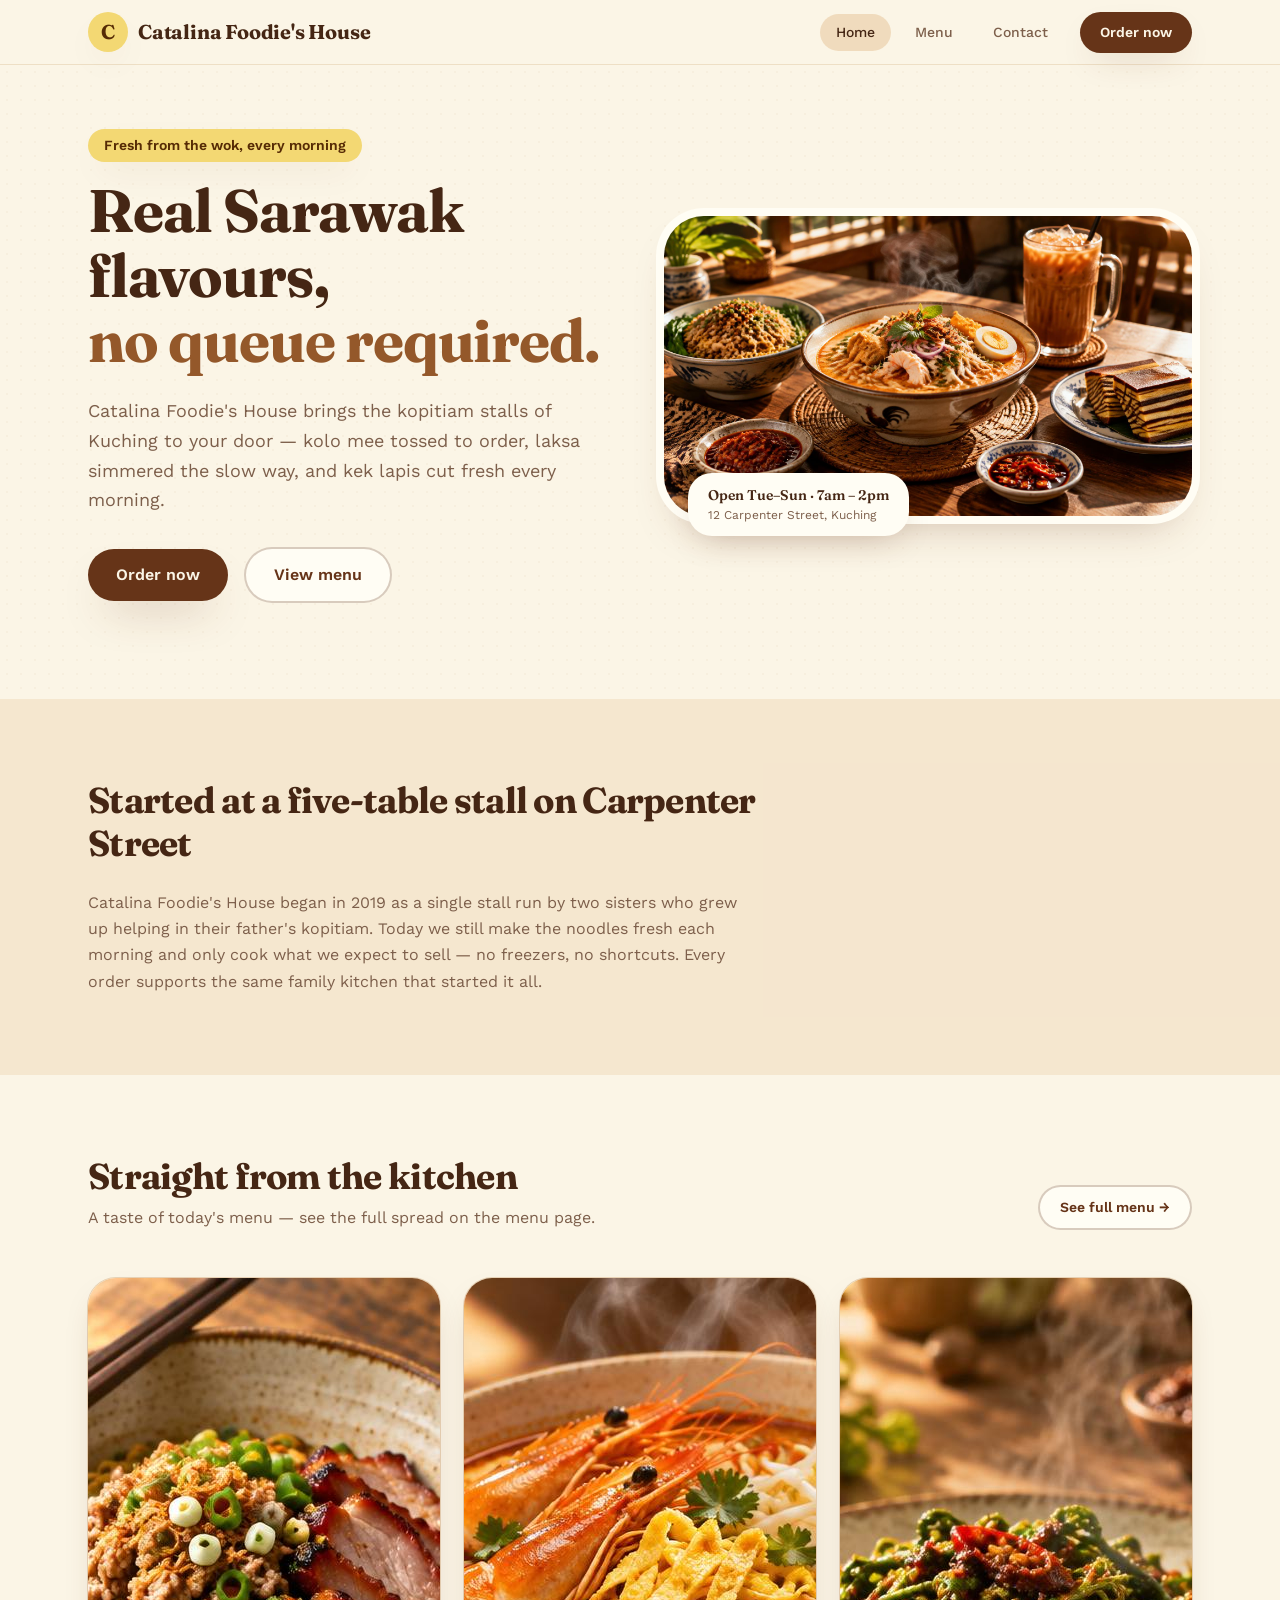
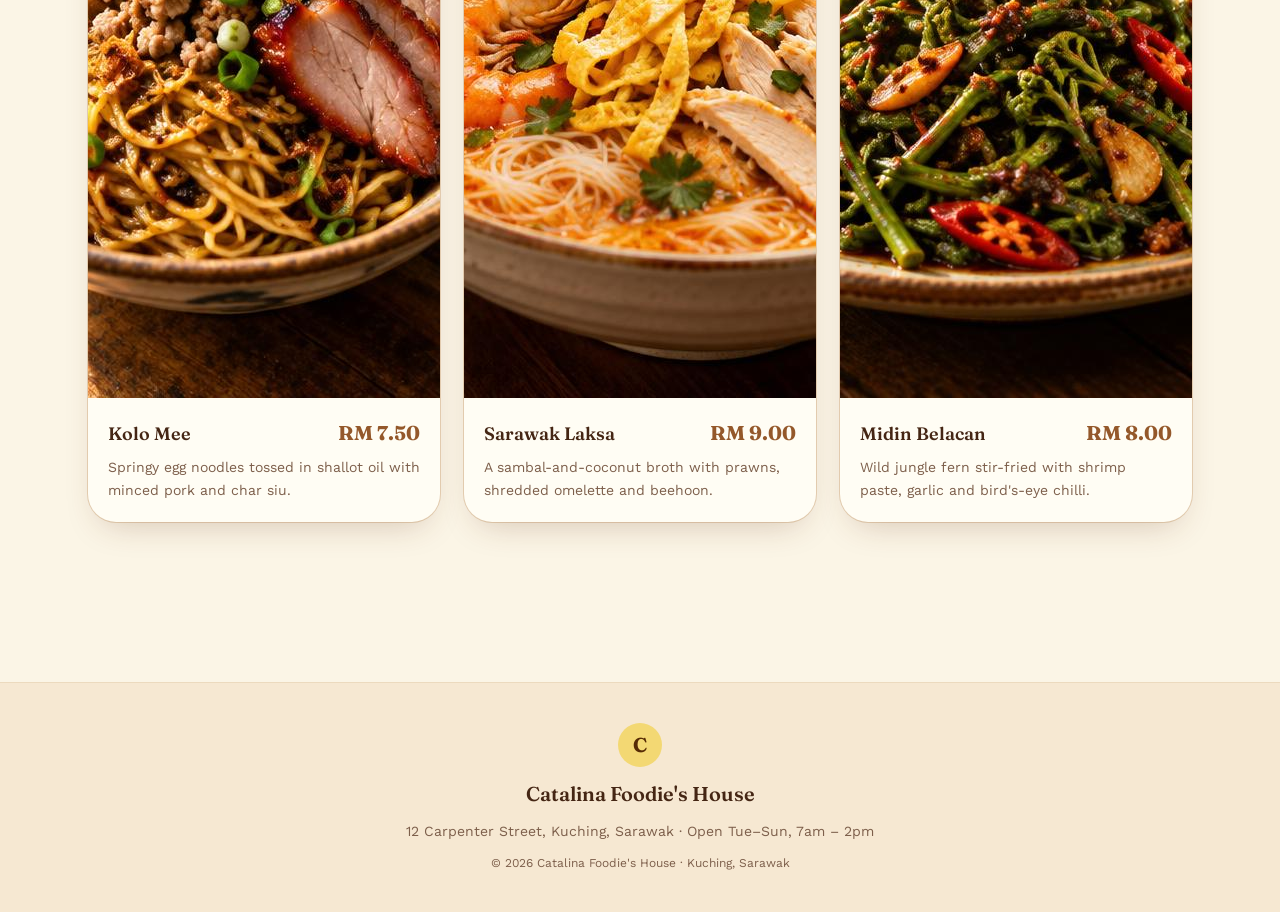
==== index.html @ c88fb14b "refactor: remove contact, index, and menu routes along with server and style files - Deleted contact" ====
<!doctype html>
<html lang="en">
<head>
  <meta charset="utf-8">
  <meta name="viewport" content="width=device-width, initial-scale=1">
  <title>Catalina Foodie's House — Sarawak comfort food in Kuching</title>
  <meta name="description" content="Kolo mee tossed to order, laksa simmered the slow way, kek lapis cut fresh every morning. Browse today's menu and order from our family kitchen.">
  <meta name="author" content="Catalina Foodie's House">
  <meta property="og:title" content="Catalina Foodie's House — Real Sarawak flavours, no queue required">
  <meta property="og:description" content="Kolo mee tossed to order, laksa simmered the slow way, kek lapis cut fresh every morning. Order from our family kitchen in Kuching.">
  <meta property="og:type" content="website">
  <meta name="twitter:card" content="summary_large_image">
  <link rel="icon" href="favicon.ico" type="image/x-icon">

  <link rel="preconnect" href="https://fonts.googleapis.com">
  <link rel="preconnect" href="https://fonts.gstatic.com" crossorigin>
  <link rel="stylesheet" href="https://fonts.googleapis.com/css2?family=Fraunces:opsz,wght@9..144,500;9..144,600;9..144,700;9..144,900&family=Work+Sans:wght@400;500;600;700&display=swap">
  <link rel="stylesheet" href="https://cdn.jsdelivr.net/npm/bootstrap@5.3.3/dist/css/bootstrap.min.css">
  <link rel="stylesheet" href="css/style.css">
</head>
<body>
  <header class="site-header">
    <div class="site-container">
      <a href="index.html" class="brand">
        <span class="brand-mark">C</span>
        <span class="brand-name">Catalina Foodie's House</span>
      </a>
      <nav class="site-nav" aria-label="Main">
        <a href="index.html" class="nav-pill active" aria-current="page">Home</a>
        <a href="menu.html" class="nav-pill">Menu</a>
        <a href="contact.html" class="nav-pill d-none d-sm-block">Contact</a>
        <a href="menu.html" class="btn-brand">Order now</a>
      </nav>
    </div>
  </header>

  <main>
    <!-- Hero -->
    <section class="hero grain">
      <div class="site-container">
        <div class="row g-5 align-items-center">
          <div class="col-lg-6">
            <p class="badge-butter mb-3">Fresh from the wok, every morning</p>
            <h1 class="hero-title">
              Real Sarawak flavours,<br>
              <span class="text-crust">no queue required.</span>
            </h1>
            <p class="lead-brand mt-4 mb-0" style="max-width: 32rem;">
              Catalina Foodie's House brings the kopitiam stalls of Kuching to
              your door — kolo mee tossed to order, laksa simmered the slow way,
              and kek lapis cut fresh every morning.
            </p>
            <div class="d-flex flex-wrap align-items-center gap-3 mt-4 pt-2">
              <a href="menu.html" class="btn-brand btn-lg-brand btn-lift">Order now</a>
              <a href="menu.html" class="btn-brand-outline btn-lg-brand">View menu</a>
            </div>
          </div>
          <div class="col-lg-6">
            <div class="position-relative">
              <div class="hero-image">
                <img src="images/hero-table.jpg" width="1920" height="1080"
                  alt="A wooden kopitiam table with bowls of laksa and kolo mee, kek lapis slices and iced teh C peng">
              </div>
              <div class="hero-hours d-none d-sm-block">
                <p class="font-display small fw-semibold mb-0">Open Tue–Sun · 7am – 2pm</p>
                <p class="text-muted-brand mb-0" style="font-size: 0.75rem;">12 Carpenter Street, Kuching</p>
              </div>
            </div>
          </div>
        </div>
      </div>
    </section>

    <!-- Story -->
    <section class="bg-soft">
      <div class="site-container section-pad">
        <div style="max-width: 42rem;">
          <h2 class="section-title">Started at a five-table stall on Carpenter Street</h2>
          <p class="text-muted-brand mt-4 mb-0" style="line-height: 1.65;">
            Catalina Foodie's House began in 2019 as a single stall run by two
            sisters who grew up helping in their father's kopitiam. Today we
            still make the noodles fresh each morning and only cook what we
            expect to sell — no freezers, no shortcuts. Every order supports
            the same family kitchen that started it all.
          </p>
        </div>
      </div>
    </section>

    <!-- Featured dishes -->
    <section class="site-container section-pad">
      <div class="d-flex flex-wrap align-items-end justify-content-between gap-3 mb-5">
        <div>
          <h2 class="section-title mb-2">Straight from the kitchen</h2>
          <p class="text-muted-brand mb-0">A taste of today's menu — see the full spread on the menu page.</p>
        </div>
        <a href="menu.html" class="btn-brand-outline">See full menu →</a>
      </div>
      <div class="row g-4" id="featured-dishes"></div>
    </section>
  </main>

  <footer class="site-footer">
    <span class="brand-mark">C</span>
    <p class="font-display fs-5 fw-semibold">Catalina Foodie's House</p>
    <p class="small text-muted-brand">12 Carpenter Street, Kuching, Sarawak · Open Tue–Sun, 7am – 2pm</p>
    <p class="text-muted-brand" style="font-size: 0.75rem;">© 2026 Catalina Foodie's House · Kuching, Sarawak</p>
  </footer>

  <script src="https://code.jquery.com/jquery-3.7.1.min.js"></script>
  <script src="js/menu-data.js"></script>
  <script src="js/home.js"></script>
</body>
</html>
---- css/style.css ----
/*
 * Catalina Foodie's House design system.
 * Cozy bakehouse palette: soft cream, warm tan, buttery yellow,
 * rich chocolate brown. Rounded, friendly, warm — never futuristic.
 * Loaded after Bootstrap so these values take precedence.
 */

:root {
  --background: #fbf5e6;       /* soft cream */
  --foreground: #452614;       /* rich chocolate brown */
  --card: #fffdf4;             /* warm off-white card */
  --primary: #663418;          /* chocolate brown */
  --primary-foreground: #fbf5e6;
  --secondary: #e9caa3;        /* warm tan */
  --secondary-rgb: 233, 202, 163;
  --muted-foreground: #7d5f4b;
  --butter: #f3d873;           /* buttery yellow */
  --butter-rgb: 243, 216, 115;
  --butter-foreground: #562b05;
  --crust: #94582a;            /* toasted crust brown */
  --destructive: #dc2627;
  --border: #e9d4b7;
  --ring: #ad794b;
  --shadow-warm: 0 14px 34px -14px rgba(102, 52, 24, 0.28);
  --shadow-lift: 0 22px 44px -18px rgba(102, 52, 24, 0.35);

  --font-display: "Fraunces", Georgia, serif;
  --font-body: "Work Sans", system-ui, -apple-system, "Segoe UI", sans-serif;

  --radius-xl: 20px;
  --radius-2xl: 24px;
  --radius-3xl: 28px;

  /* Bootstrap overrides */
  --bs-body-bg: var(--background);
  --bs-body-color: var(--foreground);
  --bs-body-font-family: var(--font-body);
  --bs-border-color: var(--border);
  --bs-link-color: var(--primary);
  --bs-link-hover-color: var(--crust);
}

/* ---------- Base ---------- */

body {
  background-color: var(--background);
  color: var(--foreground);
  font-family: var(--font-body);
  -webkit-font-smoothing: antialiased;
  display: flex;
  flex-direction: column;
  min-height: 100vh;
}

main {
  flex: 1;
}

h1, h2, h3, .font-display {
  font-family: var(--font-display);
  color: var(--foreground);
}

a {
  text-decoration: none;
}

.site-container {
  max-width: 72rem;
  margin-inline: auto;
  padding-inline: 1.5rem;
}

.text-muted-brand { color: var(--muted-foreground) !important; }
.text-crust { color: var(--crust) !important; }
.bg-soft { background-color: rgba(var(--secondary-rgb), 0.35); }
.shadow-warm { box-shadow: var(--shadow-warm); }
.shadow-lift { box-shadow: var(--shadow-lift); }

.grain {
  background-image: radial-gradient(rgba(176, 119, 80, 0.05) 1px, transparent 1px);
  background-size: 14px 14px;
}

/* ---------- Buttons ---------- */

.btn-brand,
.btn-brand-outline {
  display: inline-flex;
  align-items: center;
  justify-content: center;
  gap: 0.375rem;
  border-radius: 999px;
  font-weight: 600;
  font-size: 0.875rem;
  padding: 0.625rem 1.25rem;
  transition: background-color 0.15s, border-color 0.15s, transform 0.15s;
  cursor: pointer;
}

.btn-brand {
  background-color: var(--primary);
  color: var(--primary-foreground);
  border: 0;
  box-shadow: var(--shadow-warm);
}

.btn-brand:hover,
.btn-brand:focus-visible {
  background-color: var(--crust);
  color: var(--primary-foreground);
}

.btn-brand-outline {
  background-color: var(--card);
  color: var(--primary);
  border: 2px solid rgba(102, 52, 24, 0.25);
}

.btn-brand-outline:hover,
.btn-brand-outline:focus-visible {
  color: var(--primary);
  border-color: rgba(102, 52, 24, 0.5);
  background-color: rgba(var(--secondary-rgb), 0.4);
}

.btn-lg-brand {
  font-size: 1rem;
  padding: 0.875rem 1.75rem;
}

.btn-lift {
  box-shadow: var(--shadow-lift);
}

.btn-lift:hover {
  transform: translateY(-2px);
}

:focus-visible {
  outline: 2px solid var(--ring);
  outline-offset: 2px;
}

/* ---------- Header ---------- */

.site-header {
  position: sticky;
  top: 0;
  z-index: 1030;
  border-bottom: 1px solid rgba(233, 212, 183, 0.7);
  background-color: rgba(251, 245, 230, 0.9);
  -webkit-backdrop-filter: blur(8px);
  backdrop-filter: blur(8px);
}

.site-header .site-container {
  display: flex;
  align-items: center;
  justify-content: space-between;
  gap: 1rem;
  height: 4rem;
  padding-inline: 1rem;
}

.brand {
  display: flex;
  align-items: center;
  gap: 0.625rem;
}

.brand-mark {
  display: flex;
  align-items: center;
  justify-content: center;
  flex-shrink: 0;
  width: 2.5rem;
  height: 2.5rem;
  border-radius: 50%;
  background-color: var(--butter);
  color: var(--butter-foreground);
  font-family: var(--font-display);
  font-size: 1.25rem;
  font-weight: 700;
  box-shadow: var(--shadow-warm);
}

.brand-name {
  font-family: var(--font-display);
  font-size: 1.125rem;
  font-weight: 700;
  line-height: 1.2;
  letter-spacing: -0.01em;
  color: var(--foreground);
}

.site-nav {
  display: flex;
  align-items: center;
  gap: 0.25rem;
}

.site-nav .nav-pill {
  border-radius: 999px;
  padding: 0.5rem 0.75rem;
  font-size: 0.875rem;
  font-weight: 500;
  color: var(--muted-foreground);
  transition: background-color 0.15s, color 0.15s;
}

.site-nav .nav-pill:hover {
  background-color: rgba(var(--secondary-rgb), 0.4);
  color: var(--foreground);
}

.site-nav .nav-pill.active {
  background-color: rgba(var(--secondary-rgb), 0.6);
  color: var(--foreground);
}

.site-nav .btn-brand {
  margin-left: 0.5rem;
}

@media (min-width: 576px) {
  .site-header .site-container { padding-inline: 1.5rem; }
  .brand-name { font-size: 1.25rem; }
  .site-nav { gap: 0.5rem; }
  .site-nav .nav-pill { padding-inline: 1rem; }
}

/* ---------- Footer ---------- */

.site-footer {
  margin-top: 5rem;
  border-top: 1px solid rgba(233, 212, 183, 0.7);
  background-color: rgba(var(--secondary-rgb), 0.3);
  text-align: center;
  padding: 2.5rem 1.5rem;
}

.site-footer .brand-mark {
  width: 2.75rem;
  height: 2.75rem;
  margin: 0 auto 0.75rem;
  box-shadow: none;
}

.site-footer p {
  margin-bottom: 0.75rem;
}

.site-footer p:last-child {
  margin-bottom: 0;
}

/* ---------- Type scale ---------- */

.hero-title {
  font-size: 2.25rem;
  font-weight: 700;
  line-height: 1.08;
  letter-spacing: -0.02em;
}

.page-title {
  font-size: 2.25rem;
  font-weight: 700;
  letter-spacing: -0.02em;
}

.section-title {
  font-size: 1.875rem;
  font-weight: 700;
  letter-spacing: -0.02em;
}

@media (min-width: 576px) {
  .hero-title { font-size: 3rem; }
  .page-title { font-size: 3rem; }
  .section-title { font-size: 2.25rem; }
  .lead-brand { font-size: 1.125rem; }
}

@media (min-width: 992px) {
  .hero-title { font-size: 3.75rem; }
}

.lead-brand {
  line-height: 1.65;
  color: var(--muted-foreground);
}

/* ---------- Sections ---------- */

.section-pad {
  padding-block: 4rem;
}

.page-intro {
  padding-block: 3.5rem;
}

@media (min-width: 992px) {
  .section-pad { padding-block: 5rem; }
  .page-intro { padding-block: 4rem; }
}

/* ---------- Home hero ---------- */

.hero {
  position: relative;
  overflow: hidden;
  padding-top: 3rem;
  padding-bottom: 4rem;
}

@media (min-width: 576px) {
  .hero { padding-top: 4rem; }
}

@media (min-width: 992px) {
  .hero { padding-bottom: 6rem; }
}

.badge-butter {
  display: inline-flex;
  align-items: center;
  border-radius: 999px;
  background-color: var(--butter);
  color: var(--butter-foreground);
  font-weight: 600;
  font-size: 0.875rem;
  padding: 0.375rem 1rem;
  box-shadow: var(--shadow-warm);
}

.hero-image {
  overflow: hidden;
  border-radius: 2.5rem;
  box-shadow: 0 0 0 8px var(--card), var(--shadow-lift);
}

.hero-image img {
  display: block;
  width: 100%;
  height: 100%;
  object-fit: cover;
}

.hero-hours {
  position: absolute;
  bottom: -1.25rem;
  left: 1.5rem;
  border-radius: var(--radius-2xl);
  background-color: var(--card);
  padding: 0.75rem 1.25rem;
  box-shadow: var(--shadow-warm);
}

/* ---------- Dish cards ---------- */

.dish-card {
  display: flex;
  flex-direction: column;
  height: 100%;
  overflow: hidden;
  border-radius: var(--radius-3xl);
  background-color: var(--card);
  color: var(--foreground);
  box-shadow: var(--shadow-warm), 0 0 0 1px var(--border);
  transition: transform 0.2s, box-shadow 0.2s;
}

.dish-card:hover {
  transform: translateY(-4px);
  box-shadow: var(--shadow-lift), 0 0 0 1px var(--border);
  color: var(--foreground);
}

.dish-card-media {
  position: relative;
  overflow: hidden;
}

.dish-card-media img {
  display: block;
  width: 100%;
  aspect-ratio: 4 / 3;
  object-fit: cover;
  transition: transform 0.5s;
}

.dish-card:hover .dish-card-media img {
  transform: scale(1.05);
}

.dish-card-tag {
  position: absolute;
  top: 1rem;
  left: 1rem;
  border-radius: 999px;
  background-color: var(--butter);
  color: var(--butter-foreground);
  font-size: 0.75rem;
  font-weight: 700;
  padding: 0.25rem 0.75rem;
  box-shadow: var(--shadow-warm);
}

.dish-card-body {
  display: flex;
  flex: 1;
  flex-direction: column;
  padding: 1.25rem;
}

.dish-card-head {
  display: flex;
  align-items: baseline;
  justify-content: space-between;
  gap: 0.75rem;
}

.dish-card-head h2,
.dish-card-head h3 {
  margin: 0;
  font-weight: 600;
  line-height: 1.35;
}

.dish-card-head h3 { font-size: 1.125rem; }
.dish-card-head h2 { font-size: 1.25rem; }

.dish-price {
  font-family: var(--font-display);
  font-weight: 700;
  color: var(--crust);
  white-space: nowrap;
}

.dish-card-desc {
  flex: 1;
  margin: 0.5rem 0 0;
  font-size: 0.875rem;
  line-height: 1.65;
  color: var(--muted-foreground);
}

/* ---------- Menu ordering ---------- */

.menu-grid-section {
  padding-top: 3rem;
  padding-bottom: 10rem;
}

.qty-stepper {
  display: flex;
  align-items: center;
  justify-content: space-between;
  border-radius: 999px;
  background-color: rgba(var(--secondary-rgb), 0.5);
  padding: 0.375rem 0.5rem;
}

.qty-btn {
  display: flex;
  align-items: center;
  justify-content: center;
  width: 2.25rem;
  height: 2.25rem;
  border: 0;
  border-radius: 50%;
  font-size: 1.125rem;
  font-weight: 700;
  line-height: 1;
  box-shadow: var(--shadow-warm);
  transition: background-color 0.15s;
}

.qty-btn-light {
  background-color: var(--card);
  color: var(--primary);
}

.qty-btn-light:hover { background-color: var(--secondary); }

.qty-btn-dark {
  background-color: var(--primary);
  color: var(--primary-foreground);
}

.qty-btn-dark:hover { background-color: var(--crust); }

.added-flash {
  display: block;
  margin-top: 0.5rem;
  text-align: center;
  font-size: 0.75rem;
  font-weight: 600;
  color: var(--crust);
  opacity: 0;
  transition: opacity 0.3s;
}

.added-flash.show { opacity: 1; }

.order-bar {
  position: fixed;
  left: 0;
  right: 0;
  bottom: 0;
  z-index: 1030;
}

.order-bar-inner {
  max-width: 48rem;
  margin-inline: auto;
  padding: 0 1rem 1rem;
}

.order-list {
  list-style: none;
  margin: 0 0 0.5rem;
  max-height: 16rem;
  overflow-y: auto;
  border-radius: var(--radius-3xl);
  background-color: var(--card);
  padding: 1rem;
  box-shadow: var(--shadow-lift), 0 0 0 1px var(--border);
}

.order-list li {
  display: flex;
  align-items: center;
  gap: 0.75rem;
}

.order-list li + li {
  margin-top: 0.5rem;
}

.order-list img {
  width: 4rem;
  height: 3rem;
  border-radius: var(--radius-xl);
  object-fit: cover;
}

.order-item-info {
  flex: 1;
  min-width: 0;
}

.order-item-info p {
  margin: 0;
}

.order-item-name {
  font-family: var(--font-display);
  font-size: 0.875rem;
  font-weight: 600;
  overflow: hidden;
  text-overflow: ellipsis;
  white-space: nowrap;
}

.order-item-qty {
  display: flex;
  align-items: center;
  gap: 0.5rem;
}

.order-item-qty span {
  width: 1.25rem;
  text-align: center;
  font-size: 0.875rem;
  font-weight: 600;
}

.qty-btn-sm {
  display: flex;
  align-items: center;
  justify-content: center;
  width: 1.75rem;
  height: 1.75rem;
  border: 0;
  border-radius: 50%;
  background-color: rgba(var(--secondary-rgb), 0.6);
  color: var(--primary);
  font-size: 0.875rem;
  font-weight: 700;
}

.qty-btn-sm:hover { background-color: var(--secondary); }

.order-item-total {
  width: 5rem;
  text-align: right;
  font-family: var(--font-display);
  font-size: 0.875rem;
  font-weight: 700;
}

.order-list .order-clear-row {
  border-top: 1px solid var(--border);
  padding-top: 0.5rem;
}

.order-clear {
  border: 0;
  background: none;
  padding: 0;
  font-size: 0.75rem;
  font-weight: 600;
  color: var(--muted-foreground);
  text-underline-offset: 2px;
}

.order-clear:hover {
  color: var(--destructive);
  text-decoration: underline;
}

.order-toggle {
  display: flex;
  width: 100%;
  align-items: center;
  justify-content: space-between;
  border: 0;
  border-radius: var(--radius-3xl);
  padding: 1rem 1.5rem;
  text-align: left;
  background-color: var(--card);
  color: var(--muted-foreground);
  box-shadow: var(--shadow-lift), 0 0 0 1px var(--border);
  transition: background-color 0.15s, color 0.15s;
}

.order-toggle.has-items {
  background-color: var(--primary);
  color: var(--primary-foreground);
  box-shadow: var(--shadow-lift);
}

.order-toggle-label {
  font-family: var(--font-display);
  font-weight: 700;
}

.order-toggle-hint {
  font-size: 0.875rem;
  font-weight: 600;
  opacity: 0.8;
}

/* ---------- Contact ---------- */

.contact-grid {
  padding-block: 3.5rem;
}

@media (min-width: 992px) {
  .contact-grid { padding-block: 5rem; }
}

.info-icon {
  display: flex;
  align-items: center;
  justify-content: center;
  flex-shrink: 0;
  width: 2.5rem;
  height: 2.5rem;
  border-radius: 50%;
  background-color: var(--butter);
  font-size: 1.125rem;
}

.catering-box {
  border-radius: var(--radius-3xl);
  background-color: rgba(var(--secondary-rgb), 0.4);
  padding: 1.5rem;
}

.form-card {
  border-radius: var(--radius-3xl);
  background-color: var(--card);
  padding: 1.5rem;
  box-shadow: var(--shadow-warm), 0 0 0 1px var(--border);
}

@media (min-width: 576px) {
  .form-card { padding: 2rem; }
}

.form-card .form-label {
  margin-bottom: 0.375rem;
  font-size: 0.875rem;
  font-weight: 600;
}

.form-card .form-control {
  border-radius: var(--radius-2xl);
  border-color: var(--border);
  background-color: var(--background);
  color: var(--foreground);
  padding: 0.75rem 1rem;
  font-size: 0.875rem;
}

.form-card .form-control::placeholder {
  color: rgba(125, 95, 75, 0.6);
}

.form-card .form-control:focus {
  border-color: var(--border);
  box-shadow: 0 0 0 2px var(--ring);
}

.form-card textarea.form-control {
  resize: none;
}

.field-error {
  margin: 0.375rem 0 0;
  font-size: 0.75rem;
  font-weight: 600;
  color: var(--destructive);
}

.form-success {
  margin: 0;
  border-radius: var(--radius-2xl);
  background-color: rgba(var(--butter-rgb), 0.6);
  color: var(--butter-foreground);
  padding: 0.75rem 1rem;
  font-size: 0.875rem;
  font-weight: 600;
}

/* ---------- 404 ---------- */

.not-found {
  display: flex;
  flex: 1;
  align-items: center;
  justify-content: center;
  padding: 1rem;
  text-align: center;
}

.not-found h1 {
  font-size: 4.5rem;
  font-weight: 700;
}

.submit-btn {
  width: 100%;
}

@media (min-width: 576px) {
  .submit-btn {
    width: auto;
    padding-inline: 2.5rem;
  }
}
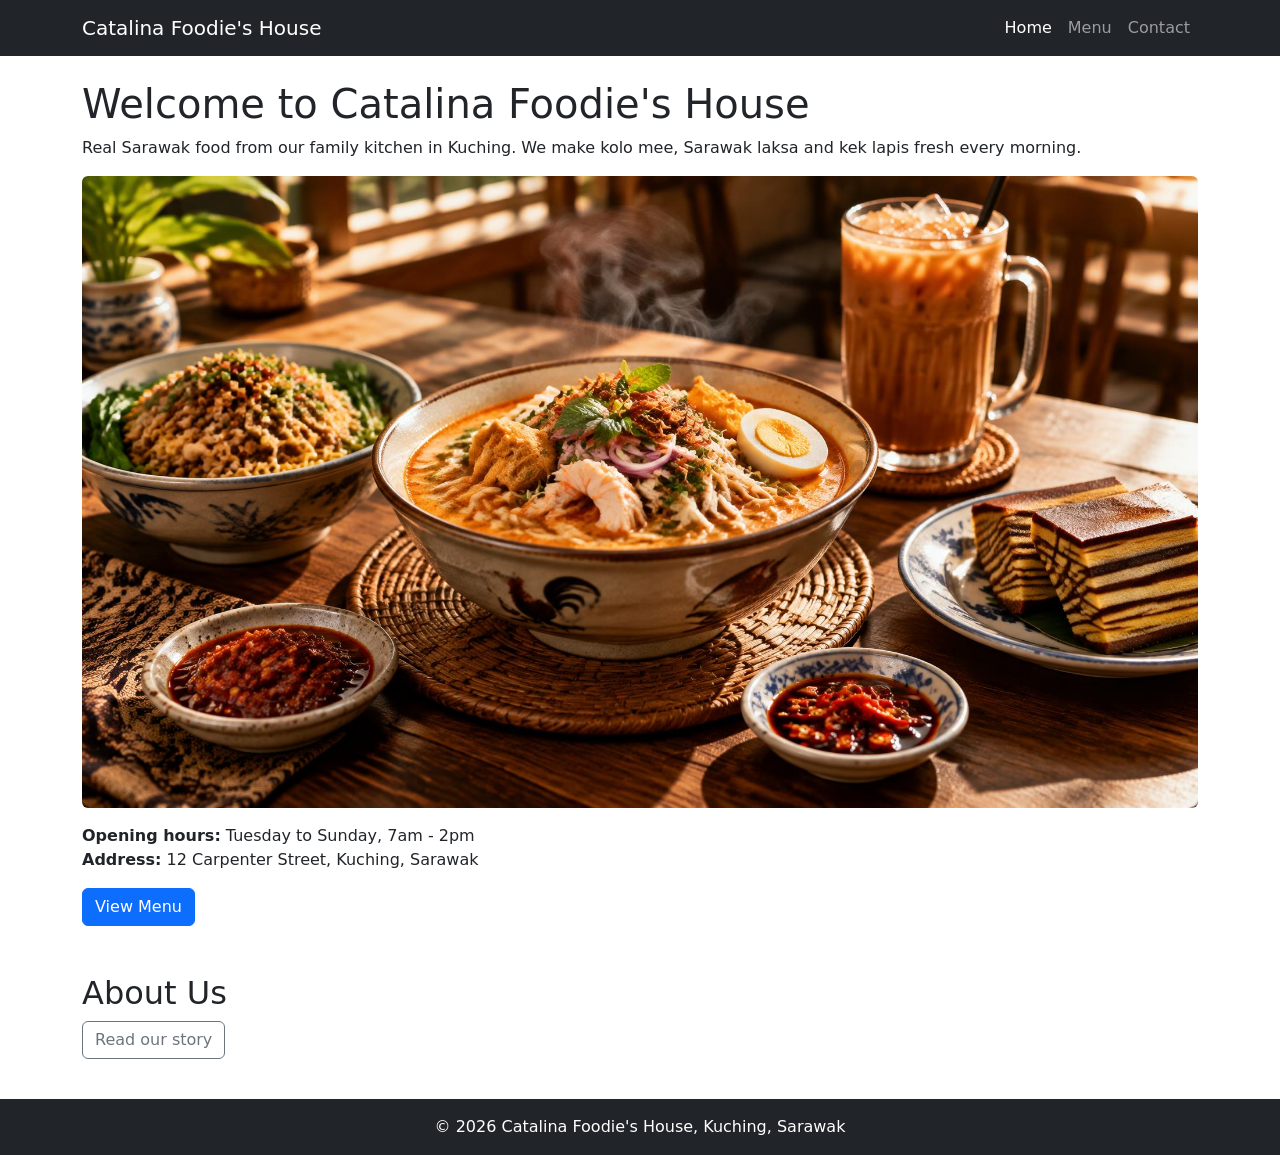
==== commit 550f1e6c: "Refactor menu.html for improved structure and styling; remove robots.txt" ====
--- a/index.html
+++ b/index.html
@@ -1,114 +1,63 @@
-<!doctype html>
+<!DOCTYPE html>
 <html lang="en">
 <head>
-  <meta charset="utf-8">
+  <meta charset="UTF-8">
   <meta name="viewport" content="width=device-width, initial-scale=1">
-  <title>Catalina Foodie's House — Sarawak comfort food in Kuching</title>
-  <meta name="description" content="Kolo mee tossed to order, laksa simmered the slow way, kek lapis cut fresh every morning. Browse today's menu and order from our family kitchen.">
-  <meta name="author" content="Catalina Foodie's House">
-  <meta property="og:title" content="Catalina Foodie's House — Real Sarawak flavours, no queue required">
-  <meta property="og:description" content="Kolo mee tossed to order, laksa simmered the slow way, kek lapis cut fresh every morning. Order from our family kitchen in Kuching.">
-  <meta property="og:type" content="website">
-  <meta name="twitter:card" content="summary_large_image">
-  <link rel="icon" href="favicon.ico" type="image/x-icon">
-
-  <link rel="preconnect" href="https://fonts.googleapis.com">
-  <link rel="preconnect" href="https://fonts.gstatic.com" crossorigin>
-  <link rel="stylesheet" href="https://fonts.googleapis.com/css2?family=Fraunces:opsz,wght@9..144,500;9..144,600;9..144,700;9..144,900&family=Work+Sans:wght@400;500;600;700&display=swap">
-  <link rel="stylesheet" href="https://cdn.jsdelivr.net/npm/bootstrap@5.3.3/dist/css/bootstrap.min.css">
+  <title>Catalina Foodie's House - Home</title>
+  <link rel="icon" href="favicon.ico">
+  <link rel="stylesheet" href="css/vendor/bootstrap.min.css">
   <link rel="stylesheet" href="css/style.css">
 </head>
 <body>
-  <header class="site-header">
-    <div class="site-container">
-      <a href="index.html" class="brand">
-        <span class="brand-mark">C</span>
-        <span class="brand-name">Catalina Foodie's House</span>
-      </a>
-      <nav class="site-nav" aria-label="Main">
-        <a href="index.html" class="nav-pill active" aria-current="page">Home</a>
-        <a href="menu.html" class="nav-pill">Menu</a>
-        <a href="contact.html" class="nav-pill d-none d-sm-block">Contact</a>
-        <a href="menu.html" class="btn-brand">Order now</a>
-      </nav>
+
+  <!-- Navigation menu -->
+  <nav class="navbar navbar-expand-sm navbar-dark bg-dark">
+    <div class="container">
+      <a class="navbar-brand" href="index.html">Catalina Foodie's House</a>
+      <button class="navbar-toggler" type="button" data-bs-toggle="collapse" data-bs-target="#navLinks" aria-controls="navLinks" aria-expanded="false" aria-label="Open menu">
+        <span class="navbar-toggler-icon"></span>
+      </button>
+      <div class="collapse navbar-collapse" id="navLinks">
+        <ul class="navbar-nav ms-auto">
+          <li class="nav-item"><a class="nav-link active" aria-current="page" href="index.html">Home</a></li>
+          <li class="nav-item"><a class="nav-link" href="menu.html">Menu</a></li>
+          <li class="nav-item"><a class="nav-link" href="contact.html">Contact</a></li>
+        </ul>
+      </div>
     </div>
-  </header>
+  </nav>
 
-  <main>
-    <!-- Hero -->
-    <section class="hero grain">
-      <div class="site-container">
-        <div class="row g-5 align-items-center">
-          <div class="col-lg-6">
-            <p class="badge-butter mb-3">Fresh from the wok, every morning</p>
-            <h1 class="hero-title">
-              Real Sarawak flavours,<br>
-              <span class="text-crust">no queue required.</span>
-            </h1>
-            <p class="lead-brand mt-4 mb-0" style="max-width: 32rem;">
-              Catalina Foodie's House brings the kopitiam stalls of Kuching to
-              your door — kolo mee tossed to order, laksa simmered the slow way,
-              and kek lapis cut fresh every morning.
-            </p>
-            <div class="d-flex flex-wrap align-items-center gap-3 mt-4 pt-2">
-              <a href="menu.html" class="btn-brand btn-lg-brand btn-lift">Order now</a>
-              <a href="menu.html" class="btn-brand-outline btn-lg-brand">View menu</a>
-            </div>
-          </div>
-          <div class="col-lg-6">
-            <div class="position-relative">
-              <div class="hero-image">
-                <img src="images/hero-table.jpg" width="1920" height="1080"
-                  alt="A wooden kopitiam table with bowls of laksa and kolo mee, kek lapis slices and iced teh C peng">
-              </div>
-              <div class="hero-hours d-none d-sm-block">
-                <p class="font-display small fw-semibold mb-0">Open Tue–Sun · 7am – 2pm</p>
-                <p class="text-muted-brand mb-0" style="font-size: 0.75rem;">12 Carpenter Street, Kuching</p>
-              </div>
-            </div>
-          </div>
-        </div>
-      </div>
-    </section>
+  <main class="container my-4">
+    <h1>Welcome to Catalina Foodie's House</h1>
+    <p>
+      Real Sarawak food from our family kitchen in Kuching. We make kolo mee,
+      Sarawak laksa and kek lapis fresh every morning.
+    </p>
 
-    <!-- Story -->
-    <section class="bg-soft">
-      <div class="site-container section-pad">
-        <div style="max-width: 42rem;">
-          <h2 class="section-title">Started at a five-table stall on Carpenter Street</h2>
-          <p class="text-muted-brand mt-4 mb-0" style="line-height: 1.65;">
-            Catalina Foodie's House began in 2019 as a single stall run by two
-            sisters who grew up helping in their father's kopitiam. Today we
-            still make the noodles fresh each morning and only cook what we
-            expect to sell — no freezers, no shortcuts. Every order supports
-            the same family kitchen that started it all.
-          </p>
-        </div>
-      </div>
-    </section>
+    <img src="images/hero-table.jpg" class="img-fluid rounded" alt="A table with bowls of laksa and kolo mee, kek lapis slices and iced teh C peng">
 
-    <!-- Featured dishes -->
-    <section class="site-container section-pad">
-      <div class="d-flex flex-wrap align-items-end justify-content-between gap-3 mb-5">
-        <div>
-          <h2 class="section-title mb-2">Straight from the kitchen</h2>
-          <p class="text-muted-brand mb-0">A taste of today's menu — see the full spread on the menu page.</p>
-        </div>
-        <a href="menu.html" class="btn-brand-outline">See full menu →</a>
-      </div>
-      <div class="row g-4" id="featured-dishes"></div>
-    </section>
+    <p class="mt-3">
+      <b>Opening hours:</b> Tuesday to Sunday, 7am - 2pm<br>
+      <b>Address:</b> 12 Carpenter Street, Kuching, Sarawak
+    </p>
+
+    <a href="menu.html" class="btn btn-primary">View Menu</a>
+
+    <h2 class="mt-5">About Us</h2>
+    <button type="button" class="btn btn-outline-secondary" id="aboutBtn">Read our story</button>
+    <p class="mt-3" id="aboutText">
+      Catalina Foodie's House started in 2019 as a small stall run by two sisters
+      who grew up helping in their father's kopitiam. We still make our noodles
+      fresh every morning and only cook what we expect to sell.
+    </p>
   </main>
 
-  <footer class="site-footer">
-    <span class="brand-mark">C</span>
-    <p class="font-display fs-5 fw-semibold">Catalina Foodie's House</p>
-    <p class="small text-muted-brand">12 Carpenter Street, Kuching, Sarawak · Open Tue–Sun, 7am – 2pm</p>
-    <p class="text-muted-brand" style="font-size: 0.75rem;">© 2026 Catalina Foodie's House · Kuching, Sarawak</p>
+  <footer class="bg-dark text-white text-center p-3">
+    &copy; 2026 Catalina Foodie's House, Kuching, Sarawak
   </footer>
 
-  <script src="https://code.jquery.com/jquery-3.7.1.min.js"></script>
-  <script src="js/menu-data.js"></script>
-  <script src="js/home.js"></script>
+  <script src="js/vendor/jquery-3.7.1.min.js"></script>
+  <script src="js/vendor/bootstrap.bundle.min.js"></script>
+  <script src="js/main.js"></script>
 </body>
 </html>
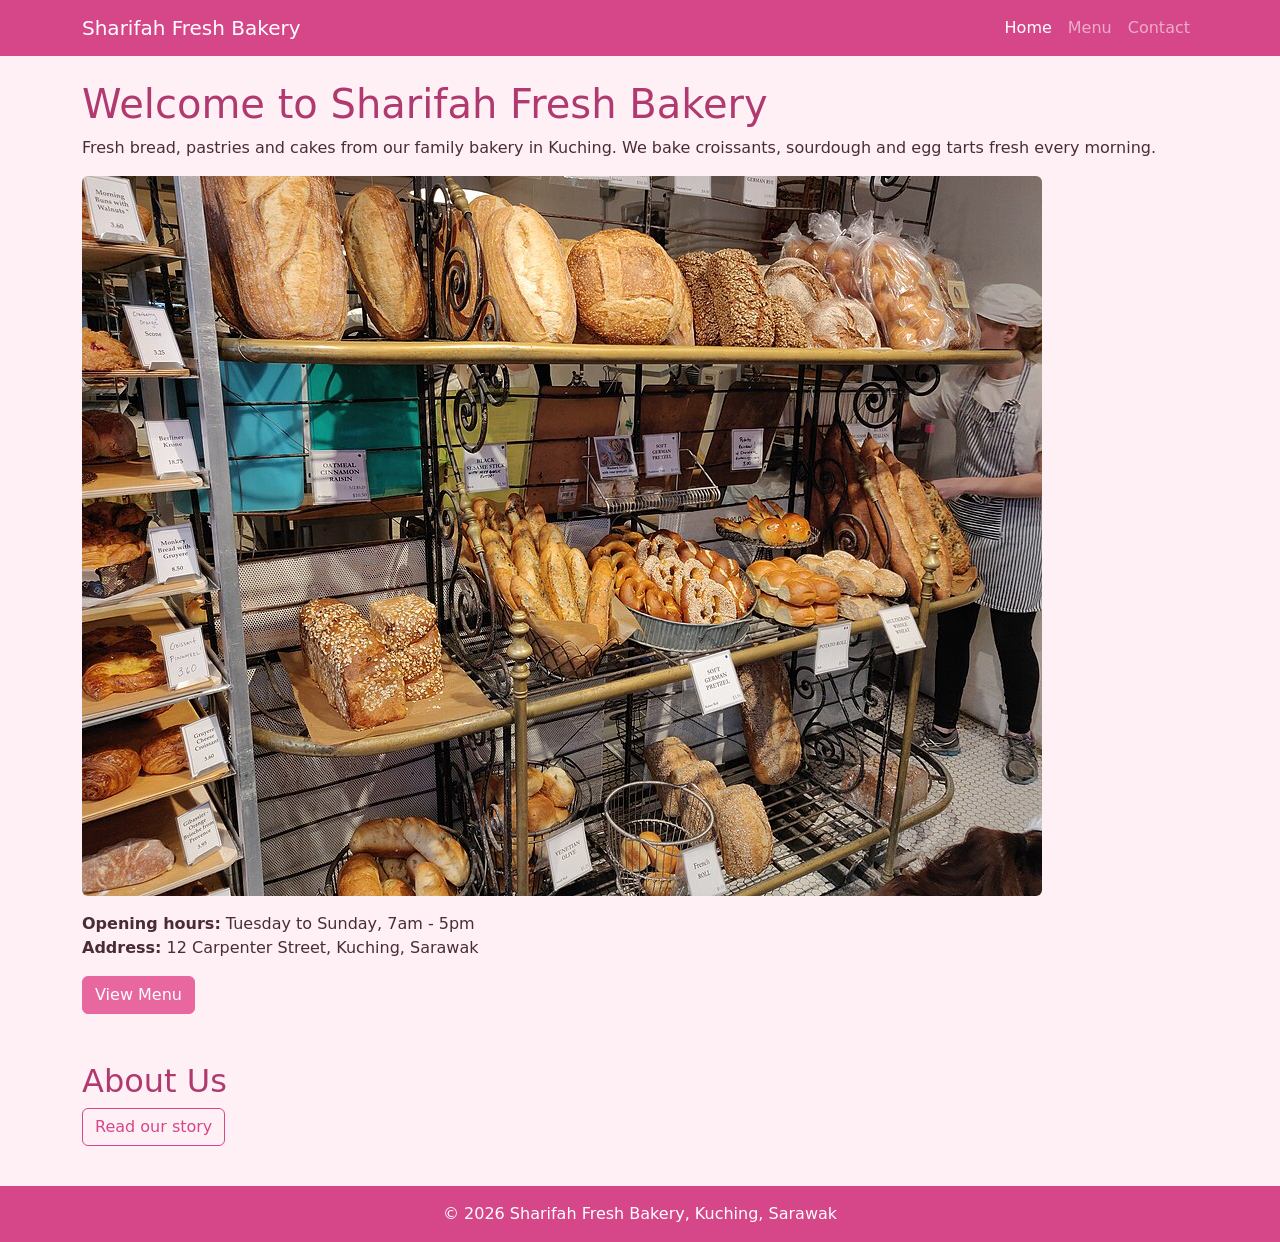
==== commit cf5e108d: "Refactor code structure for improved readability and maintainability" ====
--- a/index.html
+++ b/index.html
@@ -3,17 +3,16 @@
 <head>
   <meta charset="UTF-8">
   <meta name="viewport" content="width=device-width, initial-scale=1">
-  <title>Catalina Foodie's House - Home</title>
-  <link rel="icon" href="favicon.ico">
+  <title>Sharifah Fresh Bakery - Home</title>
   <link rel="stylesheet" href="css/vendor/bootstrap.min.css">
   <link rel="stylesheet" href="css/style.css">
 </head>
 <body>
 
   <!-- Navigation menu -->
-  <nav class="navbar navbar-expand-sm navbar-dark bg-dark">
+  <nav class="navbar navbar-expand-sm navbar-dark bg-bakery">
     <div class="container">
-      <a class="navbar-brand" href="index.html">Catalina Foodie's House</a>
+      <a class="navbar-brand" href="index.html">Sharifah Fresh Bakery</a>
       <button class="navbar-toggler" type="button" data-bs-toggle="collapse" data-bs-target="#navLinks" aria-controls="navLinks" aria-expanded="false" aria-label="Open menu">
         <span class="navbar-toggler-icon"></span>
       </button>
@@ -28,32 +27,32 @@
   </nav>
 
   <main class="container my-4">
-    <h1>Welcome to Catalina Foodie's House</h1>
+    <h1>Welcome to Sharifah Fresh Bakery</h1>
     <p>
-      Real Sarawak food from our family kitchen in Kuching. We make kolo mee,
-      Sarawak laksa and kek lapis fresh every morning.
+      Fresh bread, pastries and cakes from our family bakery in Kuching. We bake
+      croissants, sourdough and egg tarts fresh every morning.
     </p>
 
-    <img src="images/hero-table.jpg" class="img-fluid rounded" alt="A table with bowls of laksa and kolo mee, kek lapis slices and iced teh C peng">
+    <img src="images/hero-bakery.jpg" class="img-fluid rounded" alt="Shelves full of freshly baked bread loaves, rolls and pastries in a bakery">
 
     <p class="mt-3">
-      <b>Opening hours:</b> Tuesday to Sunday, 7am - 2pm<br>
+      <b>Opening hours:</b> Tuesday to Sunday, 7am - 5pm<br>
       <b>Address:</b> 12 Carpenter Street, Kuching, Sarawak
     </p>
 
-    <a href="menu.html" class="btn btn-primary">View Menu</a>
+    <a href="menu.html" class="btn btn-bakery">View Menu</a>
 
     <h2 class="mt-5">About Us</h2>
-    <button type="button" class="btn btn-outline-secondary" id="aboutBtn">Read our story</button>
+    <button type="button" class="btn btn-outline-bakery" id="aboutBtn">Read our story</button>
     <p class="mt-3" id="aboutText">
-      Catalina Foodie's House started in 2019 as a small stall run by two sisters
-      who grew up helping in their father's kopitiam. We still make our noodles
-      fresh every morning and only cook what we expect to sell.
+      Sharifah Fresh Bakery started in 2019 as a small home bakery run by
+      Sharifah and her family. We still bake everything fresh every morning
+      and only bake what we expect to sell, so our bread is always warm and fresh.
     </p>
   </main>
 
-  <footer class="bg-dark text-white text-center p-3">
-    &copy; 2026 Catalina Foodie's House, Kuching, Sarawak
+  <footer class="bg-bakery text-white text-center p-3">
+    &copy; 2026 Sharifah Fresh Bakery, Kuching, Sarawak
   </footer>
 
   <script src="js/vendor/jquery-3.7.1.min.js"></script>
